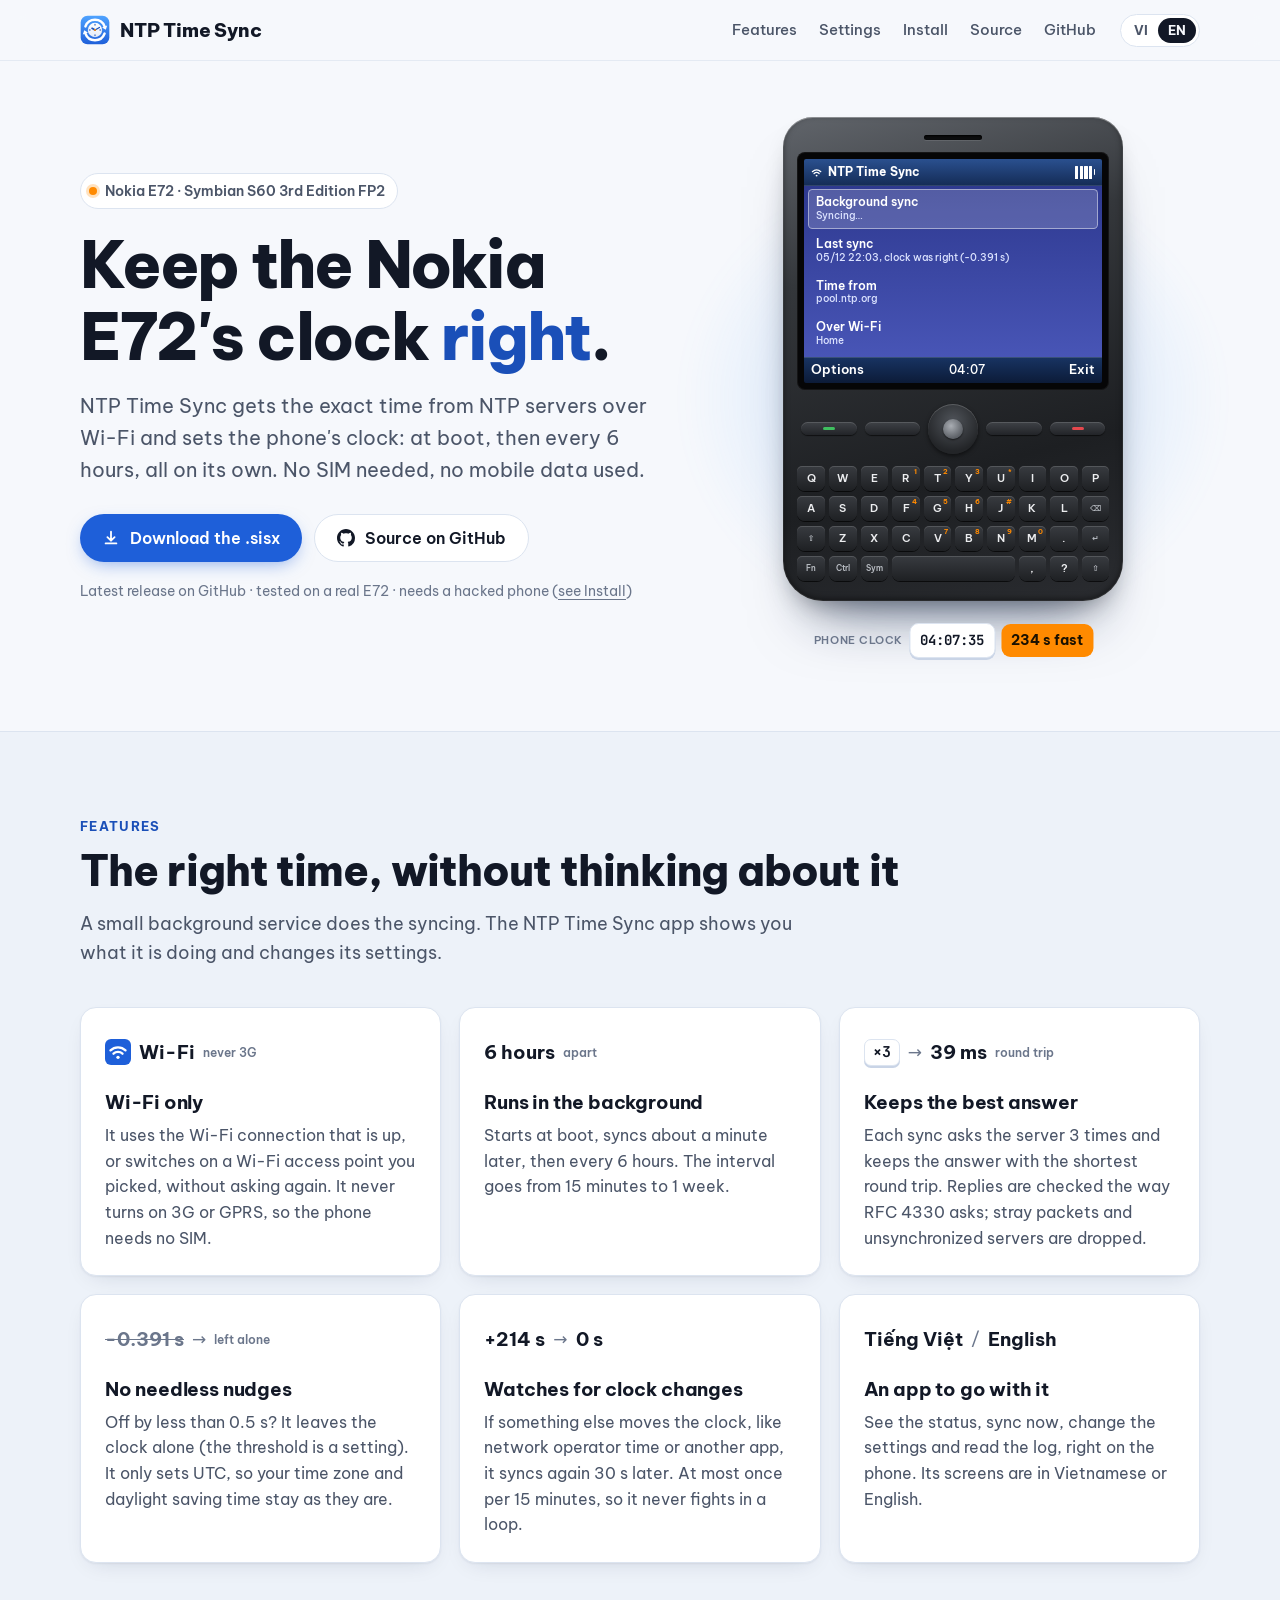
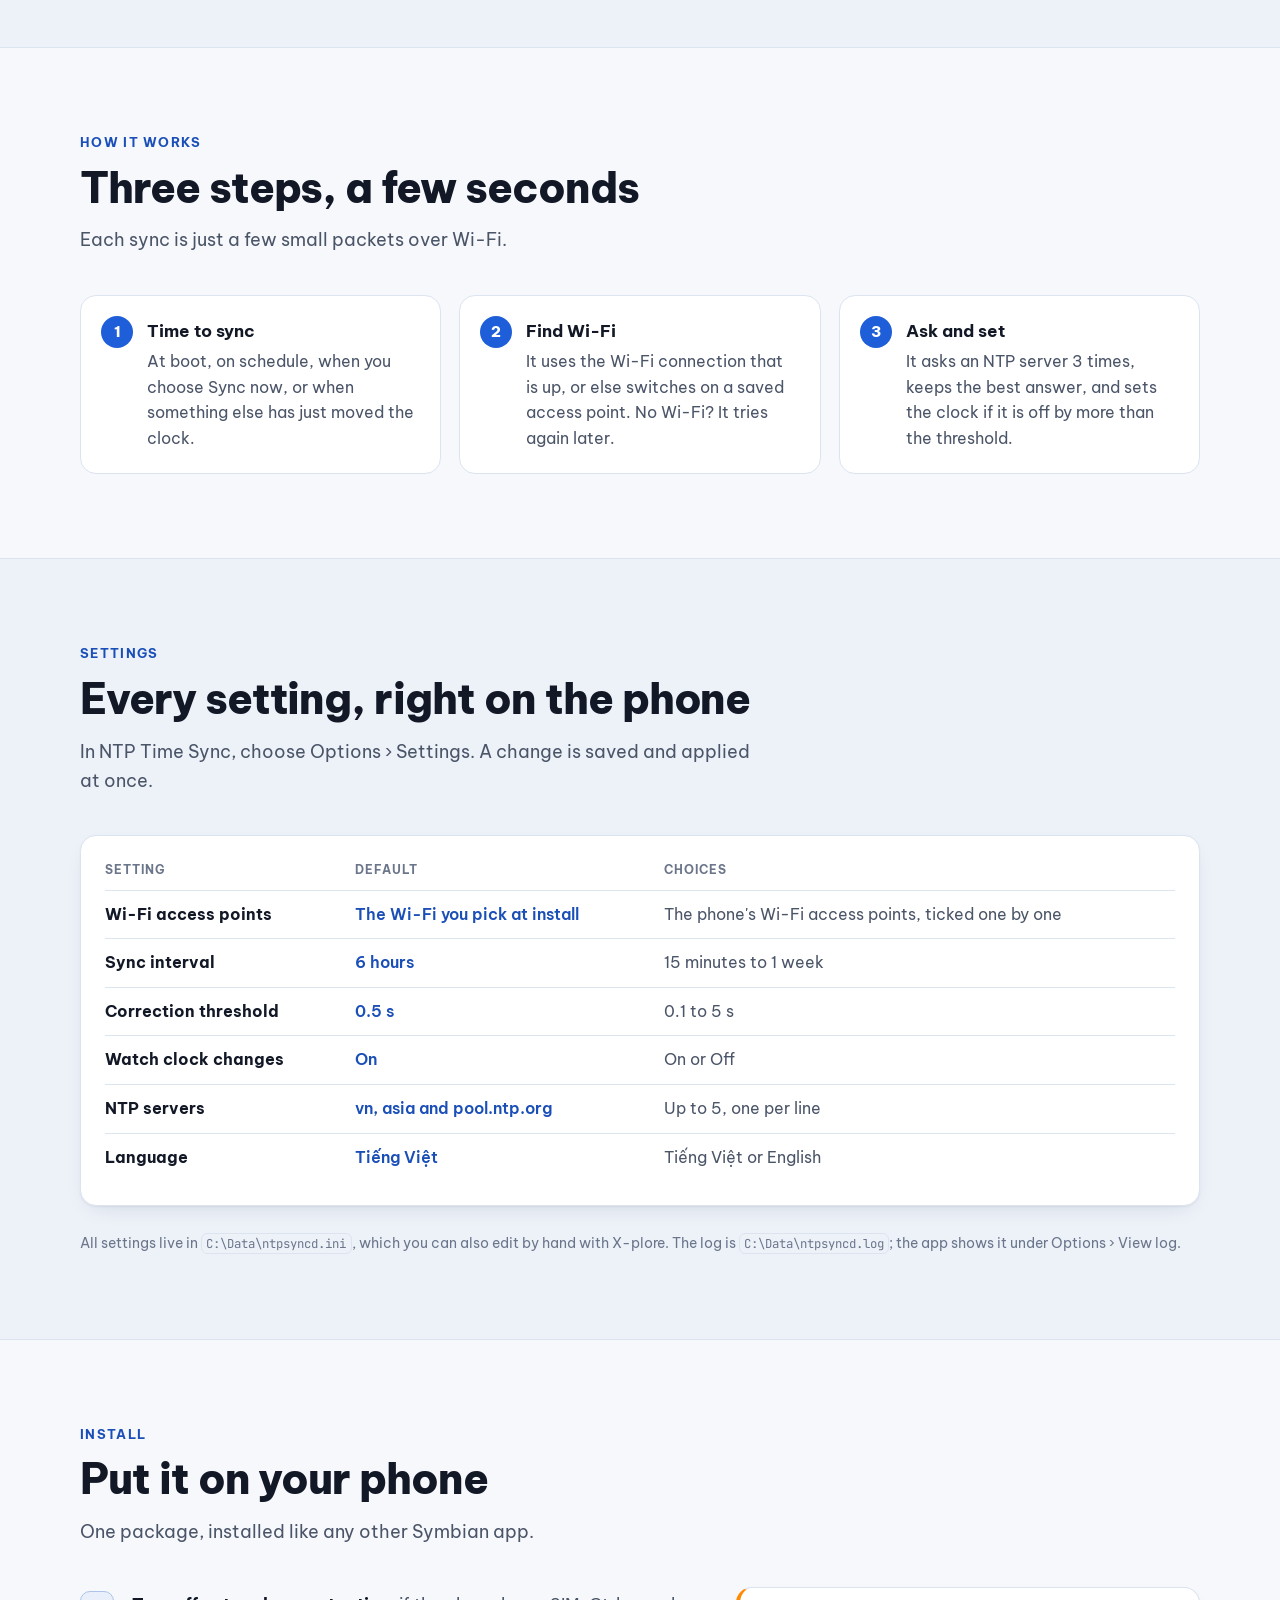
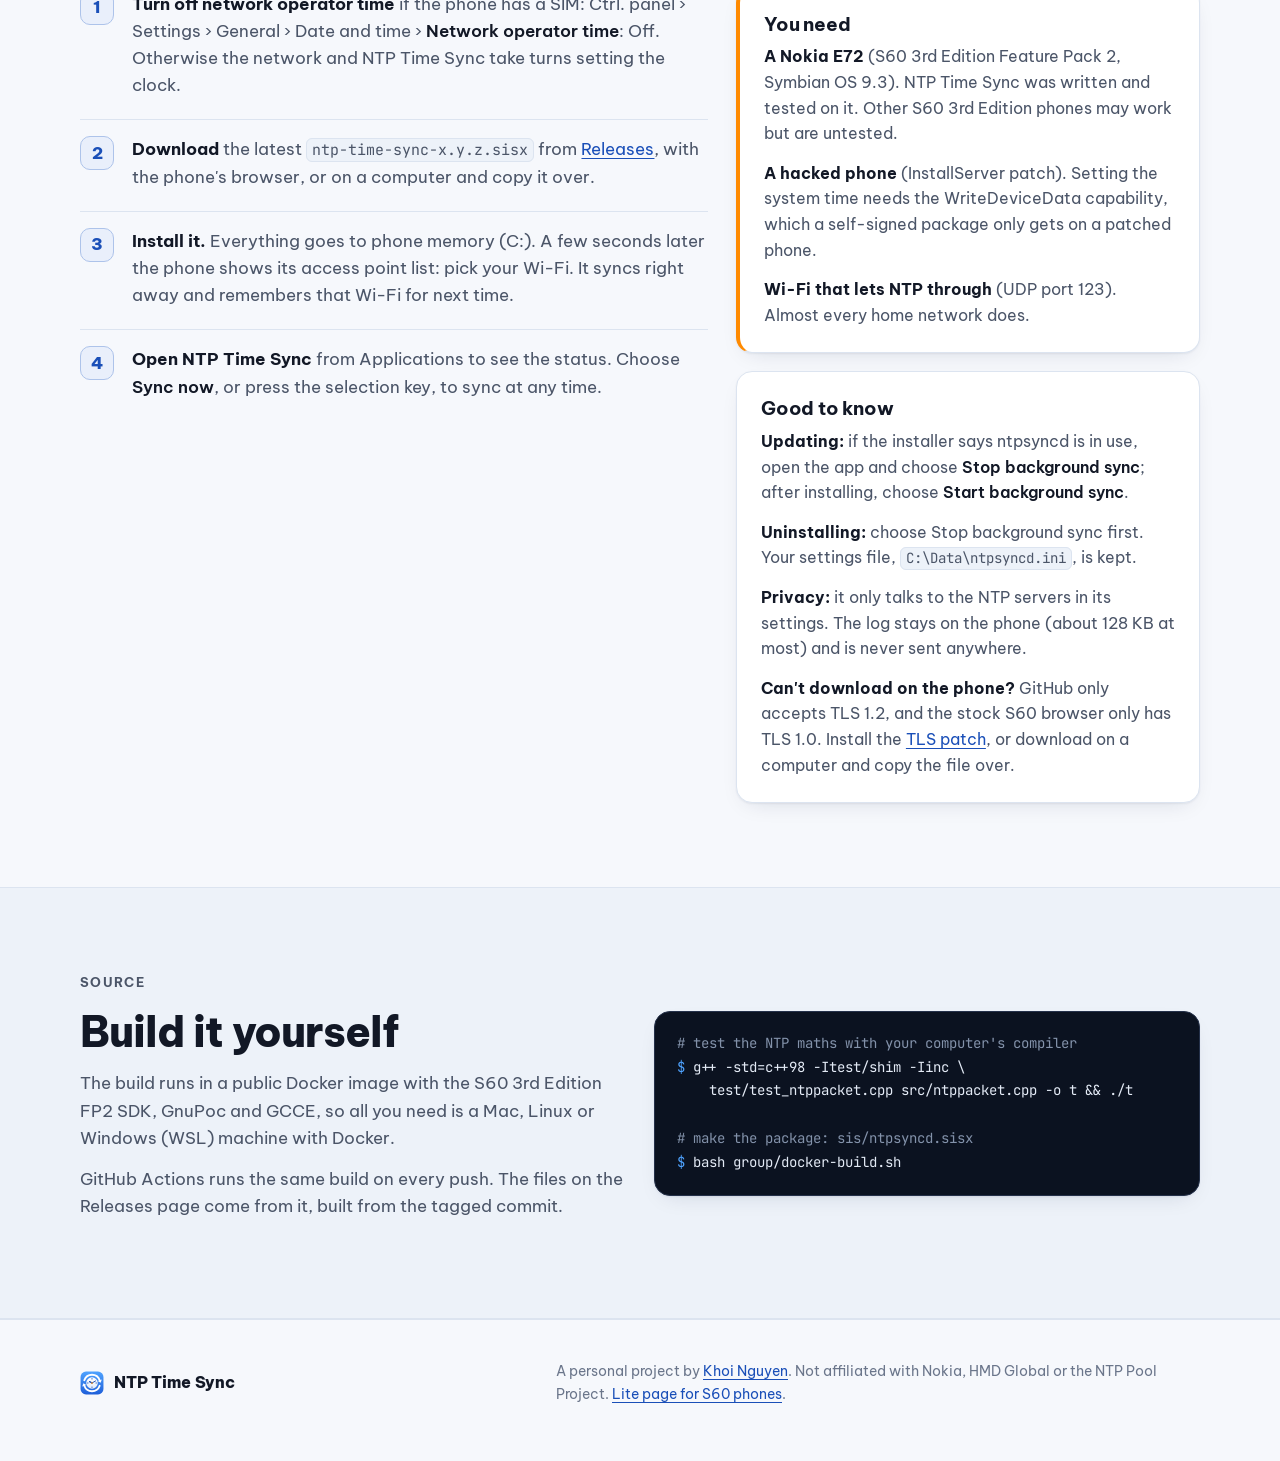
==== site/en/index.html @ 1706887c "Introduction site in Vietnamese and English, with a lite page for S60 site/ is published to GitHub P" ====
<!doctype html>
<html lang="en">
<head>
<meta charset="utf-8">
<meta name="viewport" content="width=device-width, initial-scale=1">
<script>
// The phones' own browsers (S60, Opera Mini) get the lite page; ?full keeps this one.
if (!/[?&]full/.test(location.search) && /SymbianOS|SymbOS|Series ?60|Opera Mini|J2ME|MIDP/i.test(navigator.userAgent)) location.replace("../m/en.html");
</script>
<title>NTP Time Sync · Keeps the Nokia E72's clock right</title>
<meta name="description" content="NTP Time Sync sets the Nokia E72's clock (Symbian S60 3rd Edition FP2) from NTP servers over Wi-Fi, on its own.">
<meta property="og:title" content="NTP Time Sync · Keeps the Nokia E72's clock right">
<meta property="og:description" content="Syncs the clock with NTP servers over Wi-Fi at boot and every few hours. No SIM needed, no mobile data used.">
<meta property="og:locale" content="en_US">
<meta name="theme-color" content="#1E5FD9">
<link rel="icon" href="../icon.svg" type="image/svg+xml">
<link rel="alternate" hreflang="vi" href="../">
<link rel="alternate" hreflang="en" href="./">
<link rel="preconnect" href="https://fonts.googleapis.com">
<link rel="preconnect" href="https://fonts.gstatic.com" crossorigin>
<link rel="stylesheet" href="https://fonts.googleapis.com/css2?family=Be+Vietnam+Pro:wght@400;500;600;700;800&family=JetBrains+Mono:wght@500;700&display=swap">
<link rel="stylesheet" href="../style.css">
</head>
<body>

<header class="top">
  <div class="wrap">
    <a class="brand" href="./"><img src="../icon.svg" alt="" width="30" height="30">NTP Time Sync</a>
    <nav aria-label="Sections">
      <a href="#features">Features</a>
      <a href="#settings">Settings</a>
      <a href="#install">Install</a>
      <a href="#build">Source</a>
      <a class="gh" href="https://github.com/minhkhoi-dev/ntp-time-sync-s60">GitHub</a>
    </nav>
    <div class="lang" aria-label="Language"><a href="../" hreflang="vi" lang="vi">VI</a><a href="./" aria-current="page">EN</a></div>
  </div>
</header>

<main>
<section class="hero" aria-labelledby="hero-title">
  <div class="wrap">
    <div>
      <span class="eyebrow"><span class="dot"></span>Nokia E72 · Symbian S60 3rd Edition FP2</span>
      <h1 id="hero-title">Keep the Nokia E72's clock <span class="hl">right</span>.</h1>
      <p class="lede">NTP Time Sync gets the exact time from NTP servers over Wi-Fi and sets the phone's clock: at boot, then every 6 hours, all on its own. No SIM needed, no mobile data used.</p>
      <div class="cta">
        <a class="btn btn-primary js-dl" href="https://github.com/minhkhoi-dev/ntp-time-sync-s60/releases/latest">
          <svg viewBox="0 0 20 20" fill="none" stroke="currentColor" stroke-width="2" stroke-linecap="round" stroke-linejoin="round" aria-hidden="true"><path d="M10 3v10m0 0-4-4m4 4 4-4M4 16h12"/></svg>
          Download the .sisx
        </a>
        <a class="btn btn-ghost" href="https://github.com/minhkhoi-dev/ntp-time-sync-s60">
          <svg viewBox="0 0 16 16" fill="currentColor" aria-hidden="true"><path d="M8 0C3.58 0 0 3.58 0 8c0 3.54 2.29 6.53 5.47 7.59.4.07.55-.17.55-.38 0-.19-.01-.82-.01-1.49-2.01.37-2.53-.49-2.69-.94-.09-.23-.48-.94-.82-1.13-.28-.15-.68-.52-.01-.53.63-.01 1.08.58 1.23.82.72 1.21 1.87.87 2.33.66.07-.52.28-.87.51-1.07-1.78-.2-3.64-.89-3.64-3.95 0-.87.31-1.59.82-2.15-.08-.2-.36-1.02.08-2.12 0 0 .67-.21 2.2.82.64-.18 1.32-.27 2-.27.68 0 1.36.09 2 .27 1.53-1.04 2.2-.82 2.2-.82.44 1.1.16 1.92.08 2.12.51.56.82 1.27.82 2.15 0 3.07-1.87 3.75-3.65 3.95.29.25.54.73.54 1.48 0 1.07-.01 1.93-.01 2.2 0 .21.15.46.55.38A8.013 8.013 0 0 0 16 8c0-4.42-3.58-8-8-8Z"/></svg>
          Source on GitHub
        </a>
      </div>
      <p class="meta"><span class="js-ver" data-fmt="Version %s">Latest release on GitHub</span> · tested on a real E72 · needs a hacked phone (<a href="#install">see Install</a>)</p>
    </div>

    <figure class="device" style="margin:0">
      <div class="phone" aria-hidden="true">
        <div class="earpiece"></div>
        <div class="bezel">
          <div class="screen">
            <div class="s60">
              <div class="sp">
                <svg class="wlan" viewBox="0 0 12 12" fill="none" stroke="#fff" stroke-width="1.4" stroke-linecap="round"><path d="M1.5 5a6.5 6.5 0 0 1 9 0M3.3 7a4 4 0 0 1 5.4 0"/><circle cx="6" cy="9.2" r="1" fill="#fff" stroke="none"/></svg>
                <span class="title">NTP Time Sync</span>
                <span class="bat"><i></i><i></i><i></i><i></i><b></b></span>
              </div>
              <ol class="lst" id="rows">
                <li class="hi"><b>Background sync</b><span id="rowState">Running</span></li>
                <li><b>Last sync</b><span id="rowLast">03:41, clock was right (-0.391 s)</span></li>
                <li><b>Time from</b><span>pool.ntp.org</span></li>
                <li><b>Over Wi-Fi</b><span>Home</span></li>
              </ol>
              <div class="cp">
                <span>Options</span>
                <span class="mid"><span id="clock">09:45</span></span>
                <span>Exit</span>
              </div>
            </div>
          </div>
        </div>
        <div class="navkeys">
          <span class="nk call"></span><span class="nk"></span><span class="dpad" id="dpad"></span><span class="nk"></span><span class="nk end"></span>
        </div>
        <div class="kb">
          <span class="key">q</span><span class="key">w</span><span class="key">e</span><span class="key">r<sup>1</sup></span><span class="key">t<sup>2</sup></span><span class="key">y<sup>3</sup></span><span class="key">u<sup>*</sup></span><span class="key">i</span><span class="key">o</span><span class="key">p</span>
          <span class="key">a</span><span class="key">s</span><span class="key">d</span><span class="key">f<sup>4</sup></span><span class="key">g<sup>5</sup></span><span class="key">h<sup>6</sup></span><span class="key">j<sup>#</sup></span><span class="key">k</span><span class="key">l</span><span class="key mod">⌫</span>
          <span class="key mod">⇧</span><span class="key">z</span><span class="key">x</span><span class="key">c</span><span class="key">v<sup>7</sup></span><span class="key">b<sup>8</sup></span><span class="key">n<sup>9</sup></span><span class="key">m<sup>0</sup></span><span class="key">.</span><span class="key mod">↵</span>
          <span class="key mod">Fn</span><span class="key mod">Ctrl</span><span class="key mod">Sym</span><span class="key space"></span><span class="key">,</span><span class="key">?</span><span class="key mod">⇧</span>
        </div>
      </div>
      <figcaption class="demo-cap" id="cap" data-fast="%s s fast" data-slow="%s s slow" data-ok="on time">
        <span class="lbl">Phone clock</span><kbd id="capClock">09:45:02</kbd><span class="out" id="capState">214 s fast</span>
      </figcaption>
    </figure>
  </div>
</section>

<section id="features" class="alt" aria-labelledby="features-title">
  <div class="wrap">
    <p class="kicker">Features</p>
    <h2 id="features-title">The right time, without thinking about it</h2>
    <p class="sub">A small background service does the syncing. The NTP Time Sync app shows you what it is doing and changes its settings.</p>
    <div class="grid3">
      <article class="card">
        <div class="sample"><span class="mk" title="Wi-Fi"><svg viewBox="0 0 12 12" fill="none" stroke="#fff" stroke-width="1.4" stroke-linecap="round"><path d="M1.5 5a6.5 6.5 0 0 1 9 0M3.3 7a4 4 0 0 1 5.4 0"/><circle cx="6" cy="9.2" r="1" fill="#fff" stroke="none"/></svg></span><span class="res">Wi-Fi</span><span class="tag">never 3G</span></div>
        <h3>Wi-Fi only</h3>
        <p>It uses the Wi-Fi connection that is up, or switches on a Wi-Fi access point you picked, without asking again. It never turns on 3G or GPRS, so the phone needs no SIM.</p>
      </article>
      <article class="card">
        <div class="sample"><span class="res">6 hours</span><span class="tag">apart</span></div>
        <h3>Runs in the background</h3>
        <p>Starts at boot, syncs about a minute later, then every 6 hours. The interval goes from 15 minutes to 1 week.</p>
      </article>
      <article class="card">
        <div class="sample"><kbd class="k">×3</kbd><span class="to">→</span><span class="res">39 ms</span><span class="tag">round trip</span></div>
        <h3>Keeps the best answer</h3>
        <p>Each sync asks the server 3 times and keeps the answer with the shortest round trip. Replies are checked the way RFC 4330 asks; stray packets and unsynchronized servers are dropped.</p>
      </article>
      <article class="card">
        <div class="sample"><span class="res strike">-0.391 s</span><span class="to">→</span><span class="tag">left alone</span></div>
        <h3>No needless nudges</h3>
        <p>Off by less than 0.5 s? It leaves the clock alone (the threshold is a setting). It only sets UTC, so your time zone and daylight saving time stay as they are.</p>
      </article>
      <article class="card">
        <div class="sample"><span class="res">+214 s</span><span class="to">→</span><span class="res">0 s</span></div>
        <h3>Watches for clock changes</h3>
        <p>If something else moves the clock, like network operator time or another app, it syncs again 30 s later. At most once per 15 minutes, so it never fights in a loop.</p>
      </article>
      <article class="card">
        <div class="sample"><span class="res">Tiếng Việt</span><span class="to">/</span><span class="res">English</span></div>
        <h3>An app to go with it</h3>
        <p>See the status, sync now, change the settings and read the log, right on the phone. Its screens are in Vietnamese or English.</p>
      </article>
    </div>
  </div>
</section>

<section aria-labelledby="how-title">
  <div class="wrap">
    <p class="kicker">How it works</p>
    <h2 id="how-title">Three steps, a few seconds</h2>
    <p class="sub">Each sync is just a few small packets over Wi-Fi.</p>
    <ol class="steps">
      <li><strong>Time to sync</strong>At boot, on schedule, when you choose Sync now, or when something else has just moved the clock.</li>
      <li><strong>Find Wi-Fi</strong>It uses the Wi-Fi connection that is up, or else switches on a saved access point. No Wi-Fi? It tries again later.</li>
      <li><strong>Ask and set</strong>It asks an NTP server 3 times, keeps the best answer, and sets the clock if it is off by more than the threshold.</li>
    </ol>
  </div>
</section>

<section id="settings" class="alt" aria-labelledby="settings-title">
  <div class="wrap">
    <p class="kicker">Settings</p>
    <h2 id="settings-title">Every setting, right on the phone</h2>
    <p class="sub">In NTP Time Sync, choose Options › Settings. A change is saved and applied at once.</p>
    <div class="card">
      <table class="set">
        <thead><tr><th>Setting</th><th>Default</th><th>Choices</th></tr></thead>
        <tbody>
          <tr><td>Wi-Fi access points</td><td>The Wi-Fi you pick at install</td><td>The phone's Wi-Fi access points, ticked one by one</td></tr>
          <tr><td>Sync interval</td><td>6 hours</td><td>15 minutes to 1 week</td></tr>
          <tr><td>Correction threshold</td><td>0.5 s</td><td>0.1 to 5 s</td></tr>
          <tr><td>Watch clock changes</td><td>On</td><td>On or Off</td></tr>
          <tr><td>NTP servers</td><td>vn, asia and pool.ntp.org</td><td>Up to 5, one per line</td></tr>
          <tr><td>Language</td><td>Tiếng Việt</td><td>Tiếng Việt or English</td></tr>
        </tbody>
      </table>
    </div>
    <p class="note">All settings live in <code>C:\Data\ntpsyncd.ini</code>, which you can also edit by hand with X-plore. The log is <code>C:\Data\ntpsyncd.log</code>; the app shows it under Options › View log.</p>
  </div>
</section>

<section id="install" aria-labelledby="install-title">
  <div class="wrap">
    <p class="kicker">Install</p>
    <h2 id="install-title">Put it on your phone</h2>
    <p class="sub">One package, installed like any other Symbian app.</p>
    <div class="install">
      <ol class="howto">
        <li><strong>Turn off network operator time</strong> if the phone has a SIM: Ctrl. panel › Settings › General › Date and time › <i class="vi">Network operator time</i>: Off. Otherwise the network and NTP Time Sync take turns setting the clock.</li>
        <li><strong>Download</strong> the latest <code class="js-file">ntp-time-sync-x.y.z.sisx</code> from <a class="js-dl" href="https://github.com/minhkhoi-dev/ntp-time-sync-s60/releases/latest">Releases</a>, with the phone's browser, or on a computer and copy it over.</li>
        <li><strong>Install it.</strong> Everything goes to phone memory (C:). A few seconds later the phone shows its access point list: pick your Wi-Fi. It syncs right away and remembers that Wi-Fi for next time.</li>
        <li><strong>Open NTP Time Sync</strong> from Applications to see the status. Choose <i class="vi">Sync now</i>, or press the selection key, to sync at any time.</li>
      </ol>
      <div>
        <div class="card req">
          <h3>You need</h3>
          <ul>
            <li><strong>A Nokia E72</strong> (S60 3rd Edition Feature Pack 2, Symbian OS 9.3). NTP Time Sync was written and tested on it. Other S60 3rd Edition phones may work but are untested.</li>
            <li><strong>A hacked phone</strong> (InstallServer patch). Setting the system time needs the WriteDeviceData capability, which a self-signed package only gets on a patched phone.</li>
            <li><strong>Wi-Fi that lets NTP through</strong> (UDP port 123). Almost every home network does.</li>
          </ul>
        </div>
        <div class="card good">
          <h3>Good to know</h3>
          <ul>
            <li><strong>Updating:</strong> if the installer says ntpsyncd is in use, open the app and choose <i class="vi">Stop background sync</i>; after installing, choose <i class="vi">Start background sync</i>.</li>
            <li><strong>Uninstalling:</strong> choose Stop background sync first. Your settings file, <code>C:\Data\ntpsyncd.ini</code>, is kept.</li>
            <li><strong>Privacy:</strong> it only talks to the NTP servers in its settings. The log stays on the phone (about 128 KB at most) and is never sent anywhere.</li>
            <li><strong>Can't download on the phone?</strong> GitHub only accepts TLS 1.2, and the stock S60 browser only has TLS 1.0. Install the <a href="https://nnproject.cc/tls/">TLS patch</a>, or download on a computer and copy the file over.</li>
          </ul>
        </div>
      </div>
    </div>
  </div>
</section>

<section id="build" class="alt" aria-labelledby="build-title">
  <div class="wrap build">
    <div>
      <p class="kicker">Source</p>
      <h2 id="build-title">Build it yourself</h2>
      <p>The build runs in a public Docker image with the S60 3rd Edition FP2 SDK, GnuPoc and GCCE, so all you need is a Mac, Linux or Windows (WSL) machine with Docker.</p>
      <p>GitHub Actions runs the same build on every push. The files on the Releases page come from it, built from the tagged commit.</p>
    </div>
    <pre><code><span class="c"># test the NTP maths with your computer's compiler</span>
<span class="p">$ </span>g++ -std=c++98 -Itest/shim -Iinc \
    test/test_ntppacket.cpp src/ntppacket.cpp -o t &amp;&amp; ./t

<span class="c"># make the package: sis/ntpsyncd.sisx</span>
<span class="p">$ </span>bash group/docker-build.sh</code></pre>
  </div>
</section>
</main>

<footer>
  <div class="wrap">
    <a class="brand" href="./"><img src="../icon.svg" alt="" width="24" height="24">NTP Time Sync</a>
    <p>A personal project by <a href="https://github.com/minhkhoi-dev">Khoi Nguyen</a>. Not affiliated with Nokia, HMD Global or the NTP Pool Project. <a href="../m/en.html">Lite page for S60 phones</a>.</p>
  </div>
</footer>

<script src="../app.js"></script>
</body>
</html>
---- site/style.css ----
/* NTP Time Sync's introduction page: shared by index.html (Vietnamese) and en/index.html. */
:root {
  --paper: #F6F8FC;
  --paper-2: #EDF2F9;
  --card: #FFFFFF;
  --ink: #121826;
  --ink-2: #4B5568;
  --ink-3: #6B768B;
  --line: #DCE4F0;
  --brand: #1E5FD9;
  --brand-hi: #4FA3FF;
  --brand-text: #1A4FB8;
  --accent: #FF8A00;
  --accent-text: #A35500;
  --kbd-bg: #FFFFFF;
  --kbd-edge: #C9D4E6;
  --shadow: 0 1px 2px rgba(15, 30, 60, .06), 0 8px 24px -12px rgba(15, 30, 60, .18);
  --radius: 16px;
  --sans: "Be Vietnam Pro", system-ui, -apple-system, "Segoe UI", Roboto, sans-serif;
  --mono: "JetBrains Mono", ui-monospace, SFMono-Regular, Menlo, Consolas, monospace;
  color-scheme: light;
}
@media (prefers-color-scheme: dark) {
  :root {
    --paper: #0E131C;
    --paper-2: #141B27;
    --card: #19212F;
    --ink: #EAF0F8;
    --ink-2: #AAB6C8;
    --ink-3: #8A96AB;
    --line: #263042;
    --brand-text: #7DB5FF;
    --accent-text: #FFB04D;
    --kbd-bg: #222C3D;
    --kbd-edge: #0A0E15;
    --shadow: 0 1px 2px rgba(0, 0, 0, .3), 0 10px 30px -14px rgba(0, 0, 0, .7);
    color-scheme: dark;
  }
}

*, *::before, *::after { box-sizing: border-box; }
html { -webkit-text-size-adjust: 100%; scroll-behavior: smooth; }
@media (prefers-reduced-motion: reduce) { html { scroll-behavior: auto; } }
body {
  margin: 0;
  background: var(--paper);
  color: var(--ink);
  font: 400 17px/1.6 var(--sans);
  -webkit-font-smoothing: antialiased;
  text-rendering: optimizeLegibility;
}
img, svg { display: block; max-width: 100%; }
a { color: var(--brand-text); text-underline-offset: .18em; text-decoration-thickness: 1px; }
a:hover { text-decoration-thickness: 2px; }
:focus-visible { outline: 2px solid var(--brand-hi); outline-offset: 3px; border-radius: 4px; }
code, kbd, pre { font-family: var(--mono); }
code { font-size: .88em; padding: .1em .35em; border-radius: 6px; background: var(--paper-2); border: 1px solid var(--line); white-space: nowrap; }
.wrap { width: min(1120px, 100% - 32px); margin-inline: auto; }
.vh { position: absolute; width: 1px; height: 1px; overflow: hidden; clip: rect(0 0 0 0); white-space: nowrap; }

/* Header */
.top {
  position: sticky; top: 0; z-index: 10;
  background: color-mix(in srgb, var(--paper) 86%, transparent);
  backdrop-filter: saturate(1.4) blur(12px);
  -webkit-backdrop-filter: saturate(1.4) blur(12px);
  border-bottom: 1px solid color-mix(in srgb, var(--line) 70%, transparent);
}
.top .wrap { display: flex; align-items: center; gap: 24px; height: 60px; }
.brand { white-space: nowrap; display: flex; align-items: center; gap: 10px; color: var(--ink); text-decoration: none; font-weight: 800; font-size: 19px; letter-spacing: -.01em; }
.brand img { width: 30px; height: 30px; }
.top nav { display: flex; gap: 22px; margin-left: auto; font-size: 15px; font-weight: 500; }
.top nav a { color: var(--ink-2); text-decoration: none; }
.top nav a:hover { color: var(--ink); }
@media (max-width: 720px) { .top nav a:not(.gh) { display: none; } }
@media (max-width: 400px) { .top .wrap { gap: 12px; } .top nav { display: none; } .lang { margin-left: auto; } }

/* Buttons */
.btn {
  display: inline-flex; align-items: center; gap: 10px;
  min-height: 48px; padding: 0 22px; border-radius: 999px;
  font: 600 16px/1 var(--sans); text-decoration: none; white-space: nowrap;
  transition: transform .15s ease, box-shadow .15s ease, background .15s ease;
}
.btn svg { width: 18px; height: 18px; flex: none; }
.btn-primary { background: var(--brand); color: #fff; box-shadow: 0 6px 18px -6px rgba(30, 95, 217, .55); }
.btn-primary:hover { background: #1A4FB8; transform: translateY(-1px); text-decoration: none; }
.btn-ghost { color: var(--ink); border: 1px solid var(--line); background: var(--card); }
.btn-ghost:hover { border-color: var(--ink-3); text-decoration: none; }

/* Hero */
.hero { padding: 56px 0 72px; overflow: hidden; }
.hero .wrap { display: grid; grid-template-columns: 1.08fr .92fr; gap: 48px; align-items: center; }
@media (max-width: 900px) { .hero .wrap { grid-template-columns: 1fr; gap: 40px; } .hero { padding-top: 36px; } }
.eyebrow {
  display: inline-flex; align-items: center; gap: 8px;
  font-size: 14px; font-weight: 600; color: var(--ink-2);
  padding: 6px 12px 6px 8px; border-radius: 999px; background: var(--card); border: 1px solid var(--line);
}
.eyebrow .dot { width: 8px; height: 8px; border-radius: 50%; background: var(--accent); box-shadow: 0 0 0 3px color-mix(in srgb, var(--accent) 25%, transparent); }
h1 {
  margin: 20px 0 18px;
  font-size: clamp(38px, 5.6vw, 64px); line-height: 1.12; letter-spacing: -.03em; font-weight: 800;
  text-wrap: balance;
}
h1 .hl { color: var(--brand-text); }
.lede { font-size: clamp(17px, 1.6vw, 20px); color: var(--ink-2); max-width: 34em; margin: 0 0 28px; text-wrap: pretty; }
.cta { display: flex; flex-wrap: wrap; gap: 12px; }
.meta { margin: 18px 0 0; font-size: 14px; color: var(--ink-3); }
.meta a { color: inherit; white-space: nowrap; }

/* The phone */
.device { position: relative; justify-self: center; width: min(340px, 100%); }
.device::before {
  content: ""; position: absolute; inset: 8% -30% 4%; z-index: -1;
  background: radial-gradient(closest-side, color-mix(in srgb, var(--brand-hi) 26%, transparent), transparent);
  filter: blur(10px);
}
.phone {
  padding: 18px 14px 20px;
  border-radius: 30px 30px 40px 40px;
  background: linear-gradient(165deg, #61656b 0%, #34373b 30%, #1d1f22 70%, #2a2c30 100%);
  box-shadow:
    inset 0 1px 0 rgba(255, 255, 255, .28),
    inset 0 0 0 1px rgba(255, 255, 255, .07),
    inset 0 -2px 6px rgba(0, 0, 0, .5),
    0 40px 60px -30px rgba(10, 25, 60, .55),
    0 14px 28px -14px rgba(0, 0, 0, .45);
}
.earpiece { width: 58px; height: 5px; margin: 0 auto 12px; border-radius: 3px; background: #0b0c0d; box-shadow: inset 0 1px 2px #000, 0 1px 0 rgba(255, 255, 255, .1); }
.bezel { padding: 7px; border-radius: 8px; background: #060607; box-shadow: inset 0 0 0 1px rgba(255, 255, 255, .06); }
.screen {
  container-type: inline-size;
  aspect-ratio: 4 / 3; overflow: hidden; border-radius: 2px; background: #000;
}
.s60 {
  height: 100%; display: flex; flex-direction: column;
  font: 500 calc(100cqw / 320 * 14) / 1.3 var(--sans);
  color: #fff;
}
.s60 .sp, .s60 .cp {
  display: flex; align-items: center; gap: .45em; padding: 0 .5em; flex: none;
  background: linear-gradient(#2a508f, #142b55);
  box-shadow: inset 0 -1px 0 rgba(255, 255, 255, .12);
}
.s60 .sp { height: 2.05em; }
.s60 .cp { height: 1.95em; background: linear-gradient(#183463, #0c1b38); box-shadow: inset 0 1px 0 rgba(255, 255, 255, .14); justify-content: space-between; font-weight: 600; }
.s60 .bat { display: flex; align-items: center; gap: .1em; height: 1em; margin-left: auto; }
.s60 .bat i { width: .26em; height: .95em; background: #fff; border-radius: .04em; }
.s60 .bat b { width: .14em; height: .45em; background: #fff; border-radius: 0 .05em .05em 0; }
.s60 .title { font-weight: 700; font-size: .95em; letter-spacing: .01em; }
.s60 .mid { display: flex; align-items: center; gap: .4em; font-weight: 500; font-size: .92em; }
.s60 .wlan { width: calc(100cqw / 320 * 12); height: auto; flex: none; }

/* The double-line list box of the S60 default theme */
.s60 .lst {
  flex: 1; min-height: 0; margin: 0; padding: .25em .3em; list-style: none;
  display: flex; flex-direction: column; gap: .1em;
  background: linear-gradient(#2E3990, #4855B6);
}
.s60 .lst li {
  flex: 1; min-height: 0; min-width: 0; padding: 0 .55em; overflow: hidden;
  display: flex; flex-direction: column; justify-content: center;
  border: 1px solid transparent; border-radius: .35em; line-height: 1.2;
}
.s60 .lst li.hi { background: rgba(255, 255, 255, .18); border-color: rgba(255, 255, 255, .45); }
.s60 .lst b { font-weight: 600; font-size: .95em; color: #fff; white-space: nowrap; overflow: hidden; text-overflow: ellipsis; }
.s60 .lst span { font-size: .8em; color: #DCE3FF; white-space: nowrap; overflow: hidden; text-overflow: ellipsis; }
.s60 .flash { animation: flash .6s ease-out; border-radius: .2em; }
@keyframes flash {
  0% { background: rgba(255, 255, 255, .55); color: #fff; box-shadow: 0 0 0 .15em rgba(255, 255, 255, .55); }
  100% { background: transparent; box-shadow: 0 0 0 .15em transparent; }
}

.navkeys { display: grid; grid-template-columns: 1fr 1fr auto 1fr 1fr; align-items: center; gap: 8px; padding: 14px 4px 12px; }
.nk { height: 13px; border-radius: 7px; background: linear-gradient(#3f4247, #222428); box-shadow: inset 0 1px 0 rgba(255, 255, 255, .13), 0 1px 1px rgba(0, 0, 0, .6); position: relative; }
.nk.call::after, .nk.end::after { content: ""; position: absolute; left: 50%; top: 50%; width: 12px; height: 3px; margin: -1.5px 0 0 -6px; border-radius: 2px; }
.nk.call::after { background: #3fbf5f; }
.nk.end::after { background: #e5484d; }
.dpad { width: 50px; height: 50px; border-radius: 50%; background: radial-gradient(circle at 50% 35%, #50545a, #232528 72%); box-shadow: inset 0 1px 0 rgba(255, 255, 255, .18), 0 2px 4px rgba(0, 0, 0, .55); display: grid; place-items: center; transition: box-shadow .15s ease; }
.dpad.on { box-shadow: inset 0 1px 0 rgba(255, 255, 255, .18), 0 0 0 2px var(--brand-hi), 0 0 18px 2px var(--brand-hi); }
.dpad::after { content: ""; width: 20px; height: 20px; border-radius: 50%; background: radial-gradient(circle at 40% 35%, #a9adb3, #5d6167 70%); box-shadow: 0 1px 2px rgba(0, 0, 0, .6); }

.kb { display: grid; grid-template-columns: repeat(10, 1fr); gap: 5px 4px; }
.key {
  position: relative; height: 25px; border-radius: 5px 5px 8px 8px;
  display: grid; place-items: center;
  font: 600 10.5px/1 var(--sans); color: #ECEDEF; text-transform: uppercase;
  background: linear-gradient(#383b40, #1e2023);
  box-shadow: inset 0 1px 0 rgba(255, 255, 255, .14), 0 1px 0 rgba(0, 0, 0, .7);
}
.key sup { position: absolute; top: 2px; right: 3px; font-size: 7px; font-weight: 700; color: var(--accent); }
.key.mod { font-size: 8px; color: #B7BBC1; text-transform: none; letter-spacing: .02em; }
.key.space { grid-column: span 4; }

/* May be wider than the phone (centred on it, never wider than the screen), so the
   longer "fast / slow" text stays on one line and the page does not jump. */
.demo-cap {
  display: flex; align-items: center; justify-content: center; flex-wrap: wrap; gap: 6px;
  width: max-content; max-width: calc(100vw - 32px);
  position: relative; left: 50%; transform: translateX(-50%);
  margin: 22px 0 0; font-size: 15px; color: var(--ink-2); min-height: 36px;
}
.demo-cap .lbl { font-size: 11px; font-weight: 600; letter-spacing: .05em; text-transform: uppercase; color: var(--ink-3); }
.demo-cap kbd, .demo-cap .out {
  display: inline-block; padding: 5px 10px; border-radius: 9px; text-align: center;
  font-size: 14px; font-weight: 700; white-space: nowrap;
}
.demo-cap kbd { font-family: var(--mono); background: var(--kbd-bg); color: var(--ink); border: 1px solid var(--line); box-shadow: 0 2px 0 var(--kbd-edge); }
.demo-cap .out { font-family: var(--sans); background: var(--accent); color: #1A1100; transition: background .3s ease, color .3s ease; }
.demo-cap .out.ok { background: var(--brand); color: #fff; }

/* Sections */
section { padding: 84px 0; }
section.alt { background: var(--paper-2); border-block: 1px solid var(--line); }
.kicker { font-size: 13px; font-weight: 700; letter-spacing: .1em; text-transform: uppercase; color: var(--brand-text); margin: 0 0 10px; }
h2 { font-size: clamp(28px, 3.6vw, 42px); line-height: 1.18; letter-spacing: -.025em; font-weight: 800; margin: 0 0 14px; text-wrap: balance; }
.sub { color: var(--ink-2); max-width: 40em; margin: 0 0 40px; font-size: 18px; text-wrap: pretty; }
h3 { font-size: 19px; line-height: 1.3; letter-spacing: -.01em; margin: 0 0 8px; font-weight: 700; }

.grid3 { display: grid; grid-template-columns: repeat(3, 1fr); gap: 18px; }
@media (max-width: 960px) { .grid3 { grid-template-columns: repeat(2, 1fr); } }
@media (max-width: 620px) { .grid3 { grid-template-columns: 1fr; } }
.card { background: var(--card); border: 1px solid var(--line); border-radius: var(--radius); padding: 24px; box-shadow: var(--shadow); }
.card p { margin: 0; color: var(--ink-2); font-size: 16px; }
.sample {
  display: flex; flex-wrap: wrap; align-items: center; gap: 8px;
  margin: 0 0 18px; min-height: 40px;
}
.sample .to { color: var(--ink-3); }
.sample .res { font-weight: 700; font-size: 19px; }
.sample .res.strike { text-decoration: line-through; color: var(--ink-3); }
.sample .mk { display: inline-flex; padding: 3px; border-radius: 6px; background: #1E5FD9; }
.sample .mk svg { width: 20px; height: auto; }
.sample .tag { font-size: 12px; font-weight: 600; color: var(--ink-3); }

kbd.k {
  display: inline-block; min-width: 1.9em; padding: 3px 8px; border-radius: 7px; text-align: center;
  font: 700 15px/1.3 var(--mono); color: var(--ink);
  background: var(--kbd-bg); border: 1px solid var(--line); box-shadow: 0 2px 0 var(--kbd-edge);
}

/* How it works */
.steps { display: grid; grid-template-columns: repeat(3, 1fr); gap: 18px; counter-reset: s; margin: 0; padding: 0; list-style: none; }
@media (max-width: 820px) { .steps { grid-template-columns: 1fr; } }
.steps li { position: relative; padding: 22px 22px 22px 66px; background: var(--card); border: 1px solid var(--line); border-radius: var(--radius); color: var(--ink-2); font-size: 16px; }
.steps li::before {
  counter-increment: s; content: counter(s);
  position: absolute; left: 20px; top: 20px; width: 32px; height: 32px; border-radius: 50%;
  display: grid; place-items: center; font-weight: 800; font-size: 15px; color: #fff; background: var(--brand);
}
.steps strong { display: block; color: var(--ink); font-size: 17px; margin-bottom: 4px; }

/* Settings table */
table.set { width: 100%; border-collapse: collapse; font-size: 16px; }
.set th { text-align: left; font-size: 12px; font-weight: 700; letter-spacing: .08em; text-transform: uppercase; color: var(--ink-3); padding: 0 16px 10px 0; }
.set td { padding: 11px 16px 11px 0; border-top: 1px solid var(--line); vertical-align: top; color: var(--ink-2); }
.set td:first-child { font-weight: 700; color: var(--ink); }
.set td:nth-child(2) { font-weight: 600; color: var(--brand-text); }
.set th:last-child, .set td:last-child { padding-right: 0; }
@media (max-width: 620px) {
  .set, .set tbody, .set tr, .set td { display: block; }
  .set thead { display: none; }
  .set tr { padding: 12px 0; border-top: 1px solid var(--line); }
  .set tr:first-child { border-top: 0; padding-top: 0; }
  .set td { padding: 1px 0; border: 0; }
  .set td:first-child { margin-bottom: 2px; }
}
.note { margin: 26px 0 0; font-size: 14px; color: var(--ink-3); }

/* Install */
.install { display: grid; grid-template-columns: 1.15fr .85fr; gap: 28px; align-items: start; }
@media (max-width: 900px) { .install { grid-template-columns: 1fr; } }
.req { border-left: 4px solid var(--accent); }
.req ul, .good ul { margin: 0; padding: 0; list-style: none; display: grid; gap: 14px; }
.req li, .good li { color: var(--ink-2); font-size: 16px; }
.req li strong, .good li strong { color: var(--ink); }
.howto { margin: 0; padding: 0; list-style: none; counter-reset: i; display: grid; gap: 4px; }
.howto li { position: relative; padding: 16px 0 16px 52px; border-top: 1px solid var(--line); color: var(--ink-2); }
.howto li:first-child { border-top: 0; padding-top: 4px; }
.howto li:first-child::before { top: 4px; }
.howto li::before {
  counter-increment: i; content: counter(i);
  position: absolute; left: 0; top: 16px; width: 34px; height: 34px; border-radius: 10px;
  display: grid; place-items: center; font-weight: 800; color: var(--brand-text);
  background: color-mix(in srgb, var(--brand) 10%, var(--card)); border: 1px solid color-mix(in srgb, var(--brand) 25%, var(--line));
}
.howto strong { color: var(--ink); }
.vi { font-style: normal; font-weight: 600; color: var(--ink); }
.good { margin-top: 18px; }

/* Build */
.build { display: grid; grid-template-columns: 1fr 1fr; gap: 28px; align-items: center; }
@media (max-width: 900px) { .build { grid-template-columns: 1fr; } }
pre {
  margin: 0; padding: 20px 22px; overflow-x: auto; border-radius: var(--radius);
  background: #0B1220; color: #E3EAF5; font-size: 14px; line-height: 1.7;
  border: 1px solid #243049; box-shadow: var(--shadow);
}
pre code { padding: 0; border: 0; border-radius: 0; background: none; color: inherit; font-size: inherit; white-space: pre; }
pre .c { color: #8392AA; }
pre .p { color: var(--brand-hi); user-select: none; }
.build p { color: var(--ink-2); margin: 0 0 14px; }

/* Footer */
footer { padding: 40px 0 56px; color: var(--ink-3); font-size: 14px; border-top: 1px solid var(--line); }
footer .wrap { display: flex; flex-wrap: wrap; gap: 12px 28px; justify-content: space-between; align-items: center; }
footer .brand { font-size: 16px; }
footer .brand img { width: 24px; height: 24px; }
footer p { margin: 0; max-width: 46em; }

@media (max-width: 520px) {
  body { font-size: 16px; }
  section { padding: 64px 0; }
  .btn { width: 100%; justify-content: center; }
  .card { padding: 20px; }
}
@media (prefers-reduced-motion: reduce) {
  .btn, .dpad, .demo-cap .out { transition: none; }
  .s60 .flash { animation: none; }
}

/* Language switch */
.lang { display: inline-flex; flex: none; padding: 3px; border: 1px solid var(--line); border-radius: 999px; background: var(--card); font-size: 13px; font-weight: 700; line-height: 1; }
.lang a { padding: 6px 10px; border-radius: 999px; color: var(--ink-2); text-decoration: none; }
.lang a:hover { color: var(--ink); }
.lang a[aria-current] { background: var(--ink); color: var(--paper); }
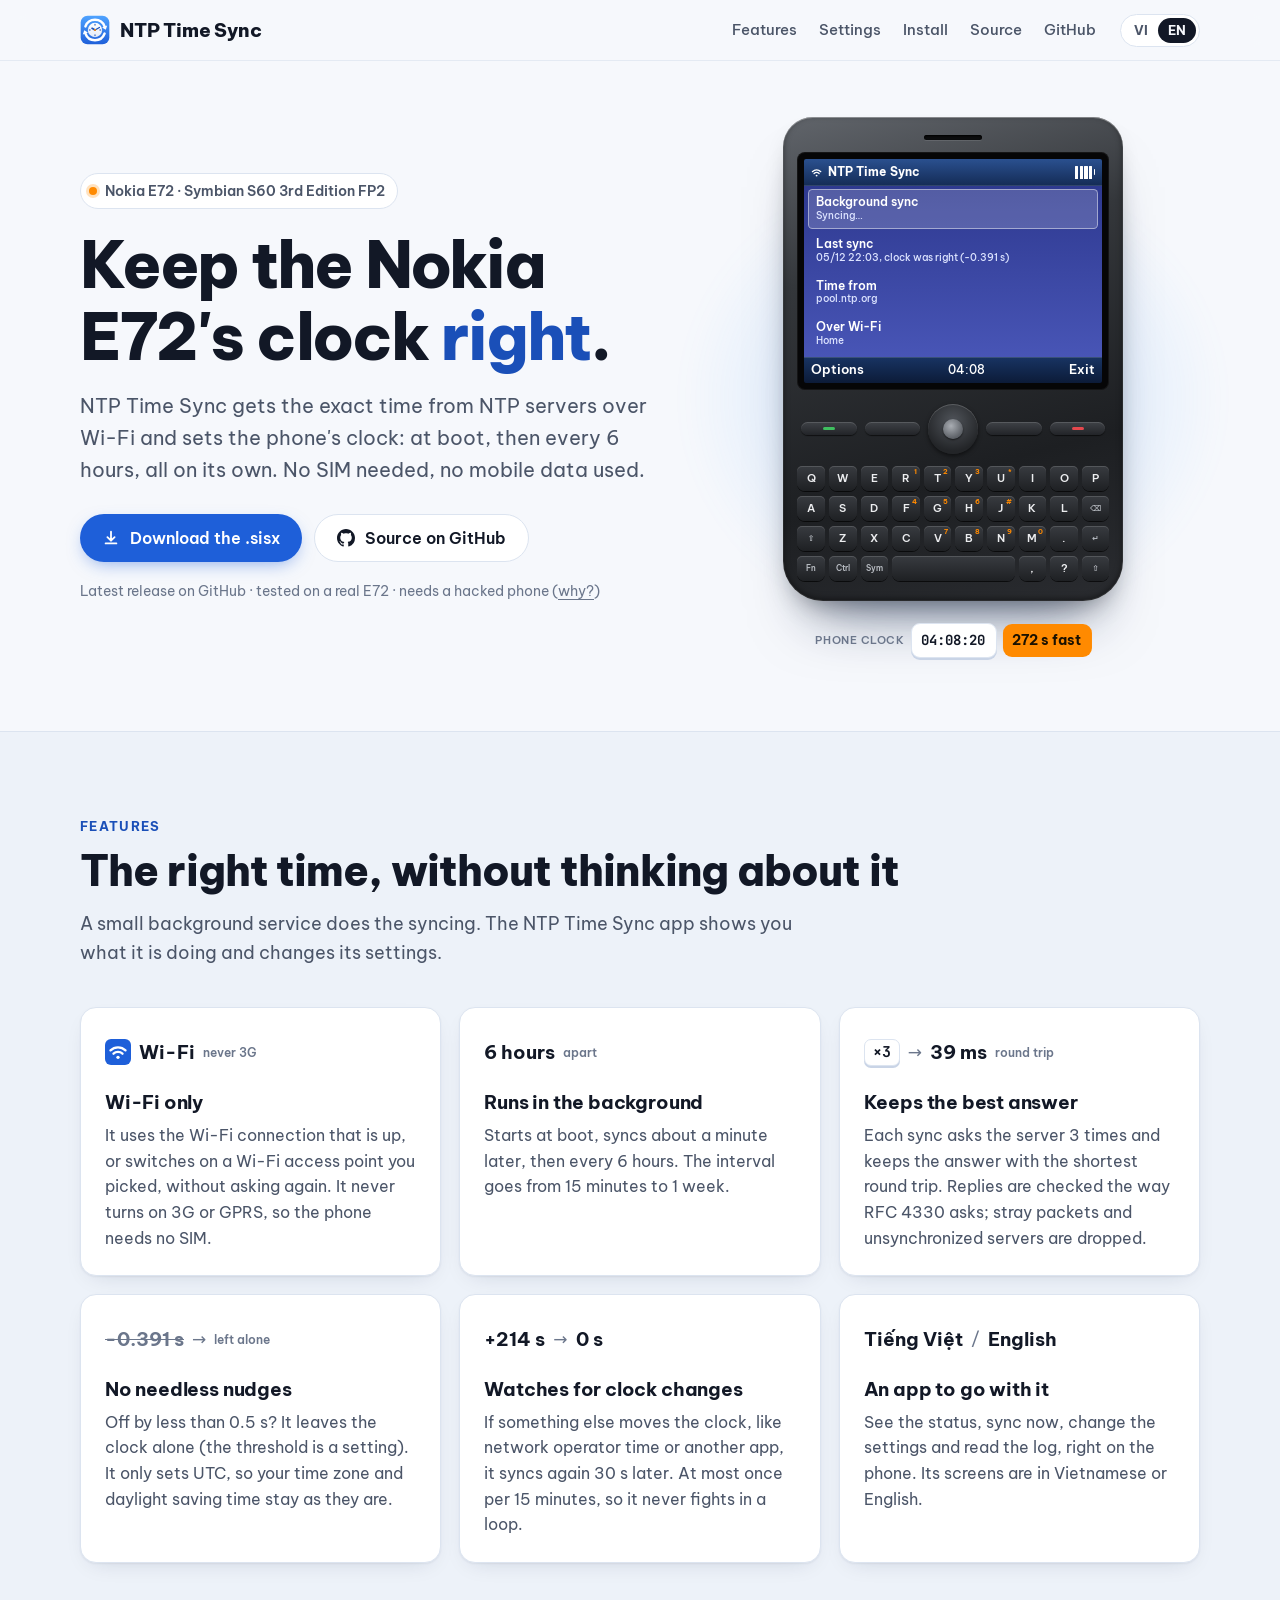
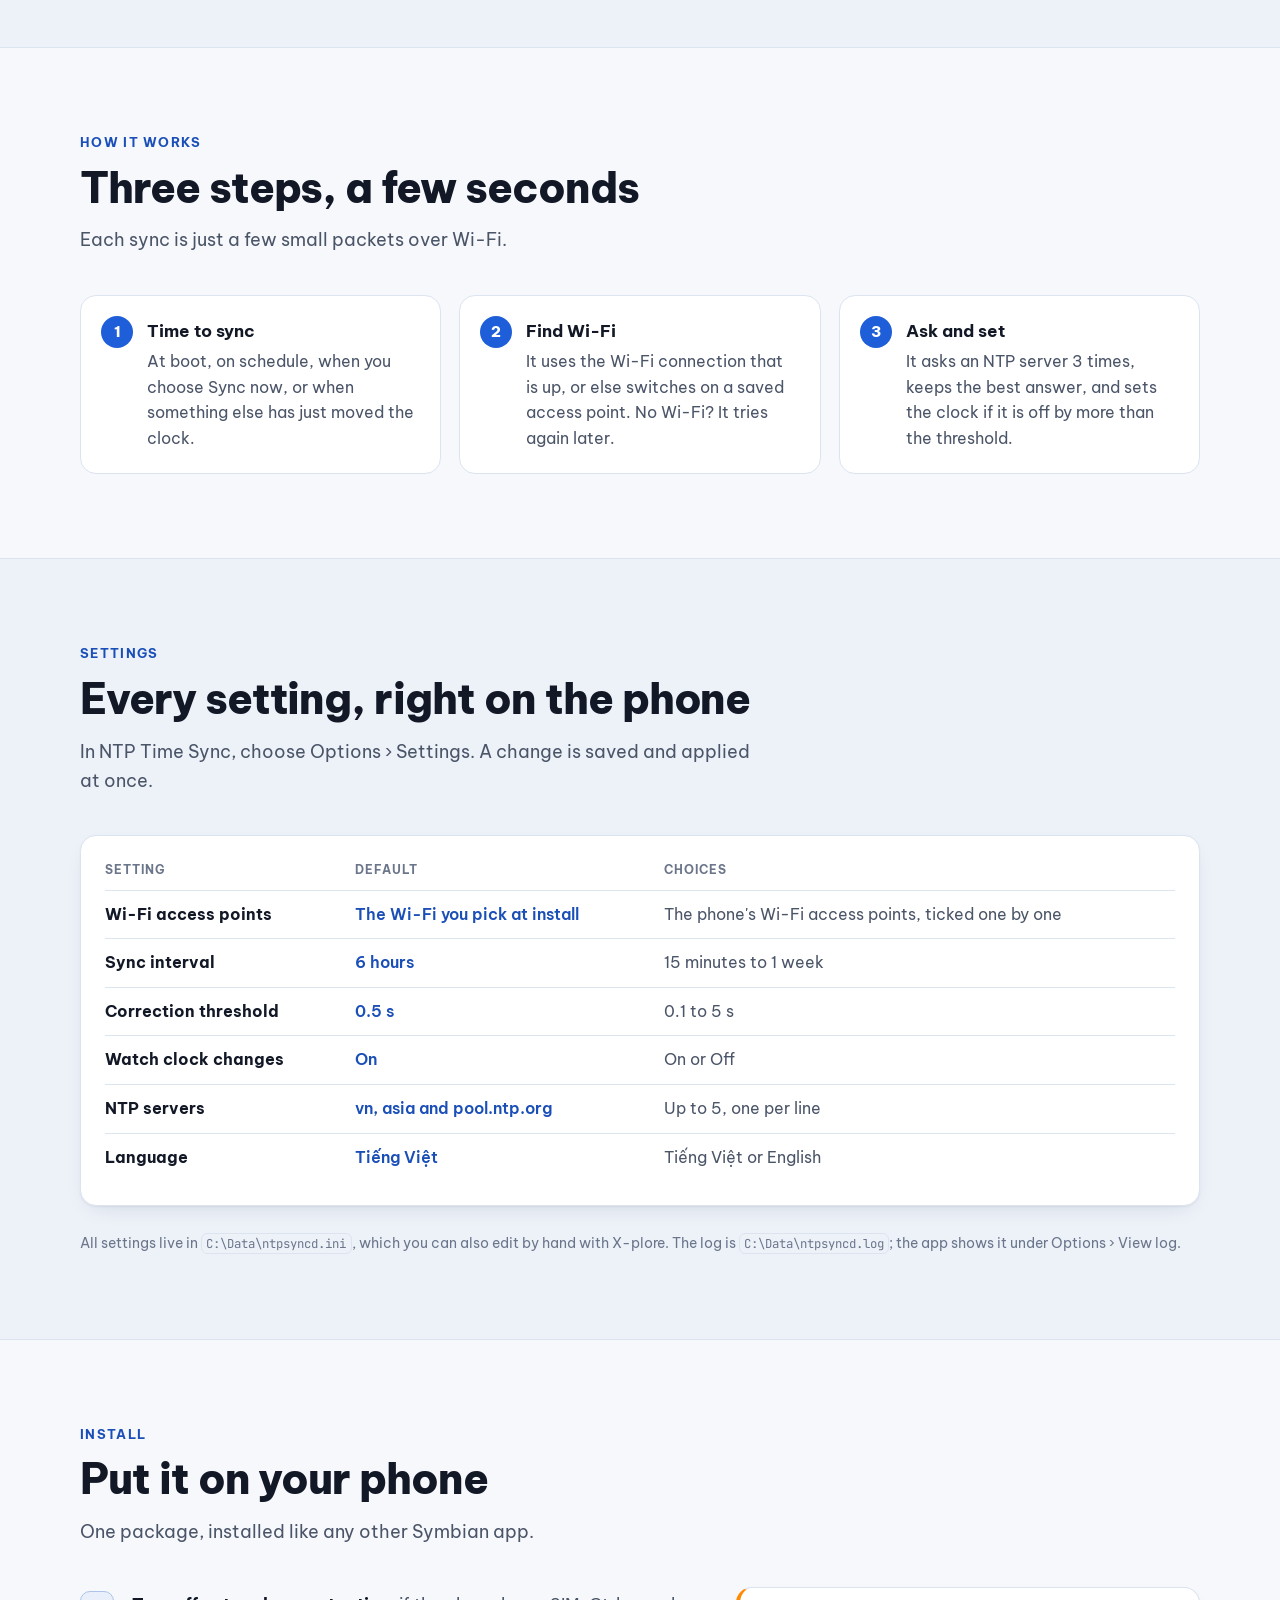
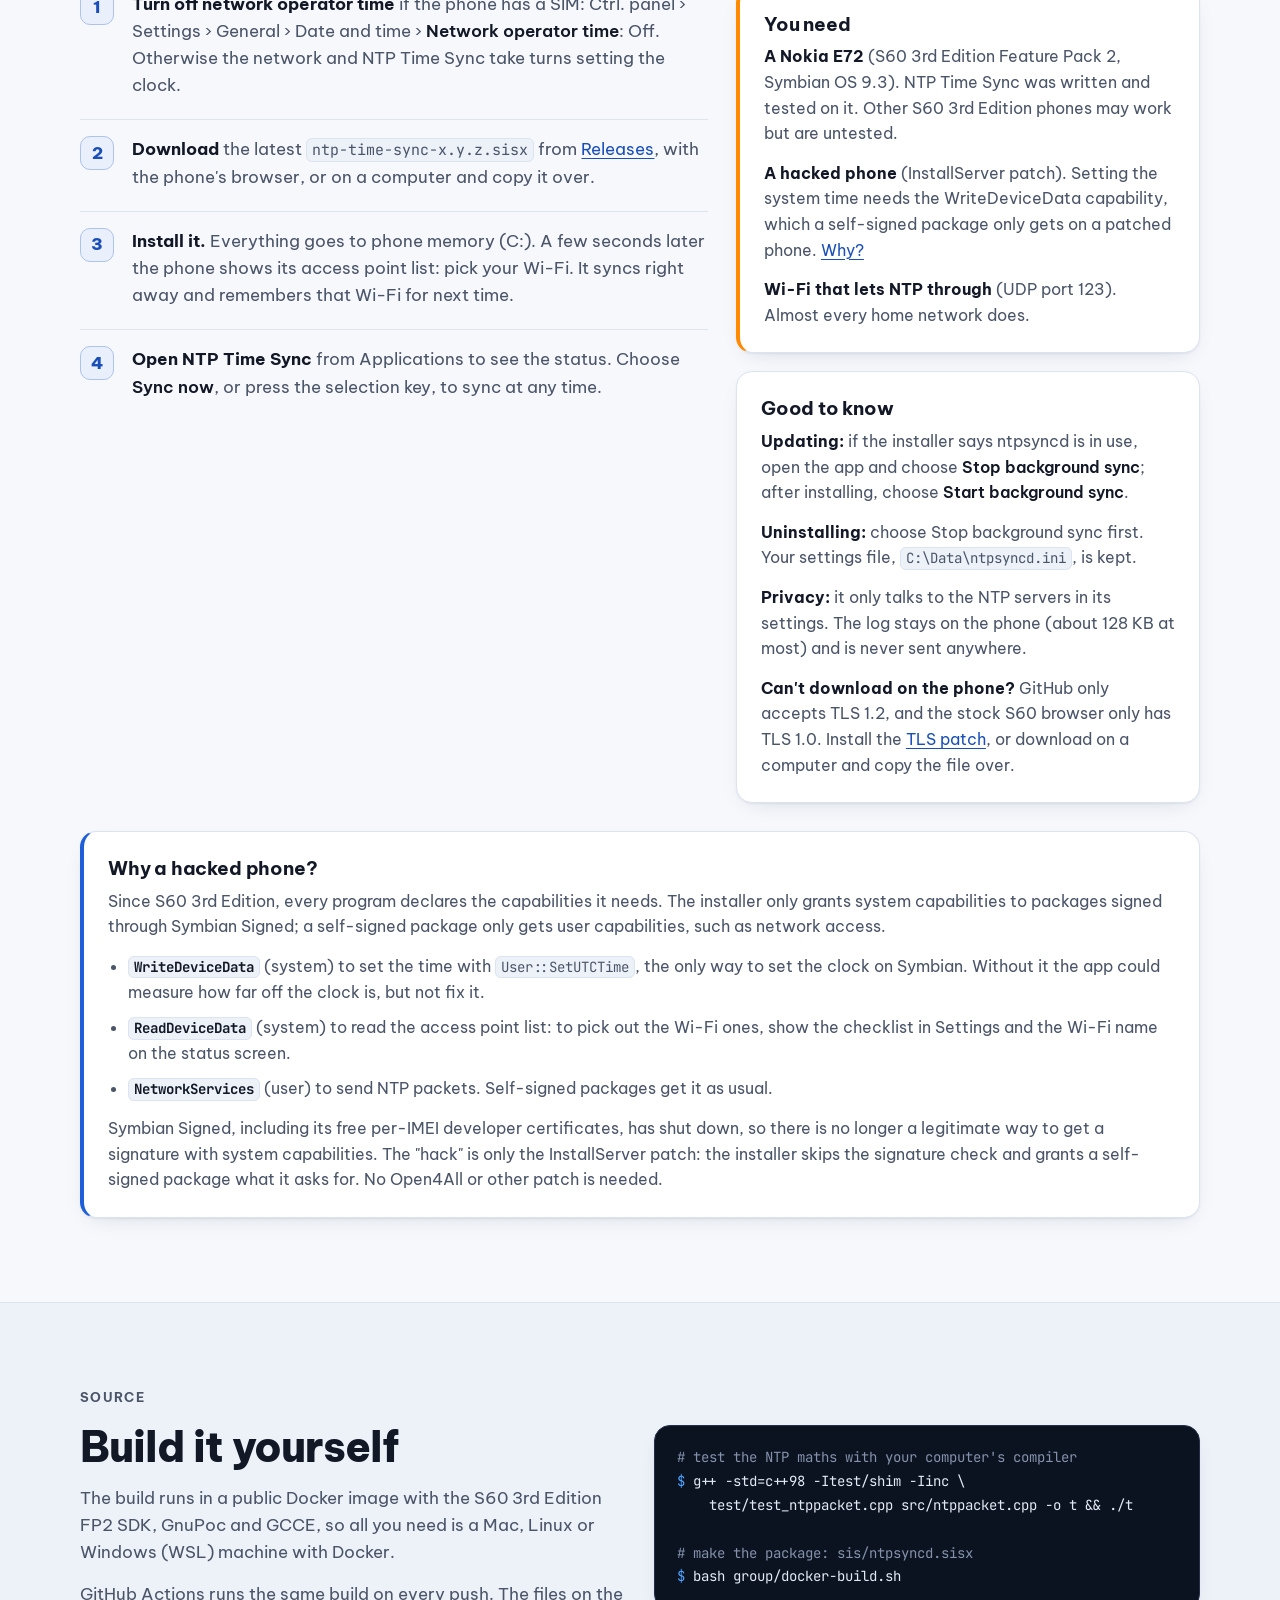
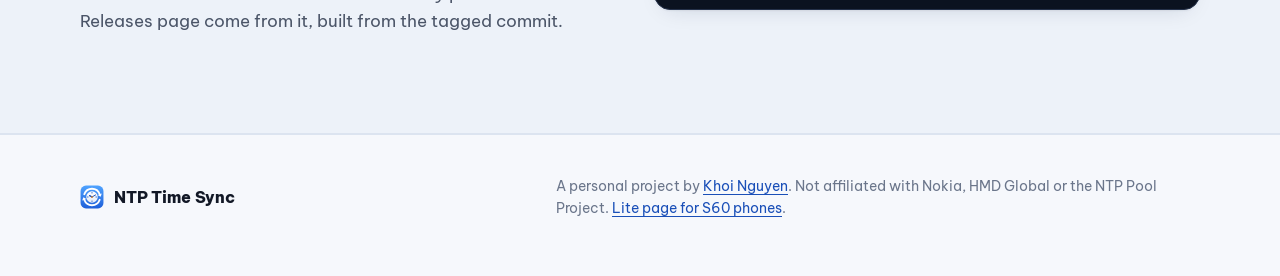
==== commit de4cb3e6: "Why a hacked phone: README and website Explains the capabilities NTP Time Sync needs (WriteDeviceDat" ====
--- a/site/en/index.html
+++ b/site/en/index.html
@@ -54,7 +54,7 @@
           Source on GitHub
         </a>
       </div>
-      <p class="meta"><span class="js-ver" data-fmt="Version %s">Latest release on GitHub</span> · tested on a real E72 · needs a hacked phone (<a href="#install">see Install</a>)</p>
+      <p class="meta"><span class="js-ver" data-fmt="Version %s">Latest release on GitHub</span> · tested on a real E72 · needs a hacked phone (<a href="#why">why?</a>)</p>
     </div>
 
     <figure class="device" style="margin:0">
@@ -191,7 +191,7 @@
           <h3>You need</h3>
           <ul>
             <li><strong>A Nokia E72</strong> (S60 3rd Edition Feature Pack 2, Symbian OS 9.3). NTP Time Sync was written and tested on it. Other S60 3rd Edition phones may work but are untested.</li>
-            <li><strong>A hacked phone</strong> (InstallServer patch). Setting the system time needs the WriteDeviceData capability, which a self-signed package only gets on a patched phone.</li>
+            <li><strong>A hacked phone</strong> (InstallServer patch). Setting the system time needs the WriteDeviceData capability, which a self-signed package only gets on a patched phone. <a href="#why">Why?</a></li>
             <li><strong>Wi-Fi that lets NTP through</strong> (UDP port 123). Almost every home network does.</li>
           </ul>
         </div>
@@ -206,6 +206,16 @@
         </div>
       </div>
     </div>
+    <div class="card why" id="why">
+      <h3>Why a hacked phone?</h3>
+      <p>Since S60 3rd Edition, every program declares the capabilities it needs. The installer only grants system capabilities to packages signed through Symbian Signed; a self-signed package only gets user capabilities, such as network access.</p>
+      <ul>
+        <li><strong><code>WriteDeviceData</code></strong> (system) to set the time with <code>User::SetUTCTime</code>, the only way to set the clock on Symbian. Without it the app could measure how far off the clock is, but not fix it.</li>
+        <li><strong><code>ReadDeviceData</code></strong> (system) to read the access point list: to pick out the Wi-Fi ones, show the checklist in Settings and the Wi-Fi name on the status screen.</li>
+        <li><strong><code>NetworkServices</code></strong> (user) to send NTP packets. Self-signed packages get it as usual.</li>
+      </ul>
+      <p>Symbian Signed, including its free per-IMEI developer certificates, has shut down, so there is no longer a legitimate way to get a signature with system capabilities. The "hack" is only the InstallServer patch: the installer skips the signature check and grants a self-signed package what it asks for. No Open4All or other patch is needed.</p>
+    </div>
   </div>
 </section>
 
--- a/site/style.css
+++ b/site/style.css
@@ -288,6 +288,12 @@
 .howto strong { color: var(--ink); }
 .vi { font-style: normal; font-weight: 600; color: var(--ink); }
 .good { margin-top: 18px; }
+/* "Why a hacked phone?", under the install steps; linked from the hero and the needs list. */
+.why { margin-top: 28px; scroll-margin-top: 84px; border-left: 4px solid var(--brand); }
+.why p + ul, .why ul + p { margin-top: 14px; }
+.why ul { margin: 0; padding-left: 20px; display: grid; gap: 10px; color: var(--ink-2); font-size: 16px; }
+.why li strong { color: var(--ink); }
+.why code { white-space: normal; }
 
 /* Build */
 .build { display: grid; grid-template-columns: 1fr 1fr; gap: 28px; align-items: center; }
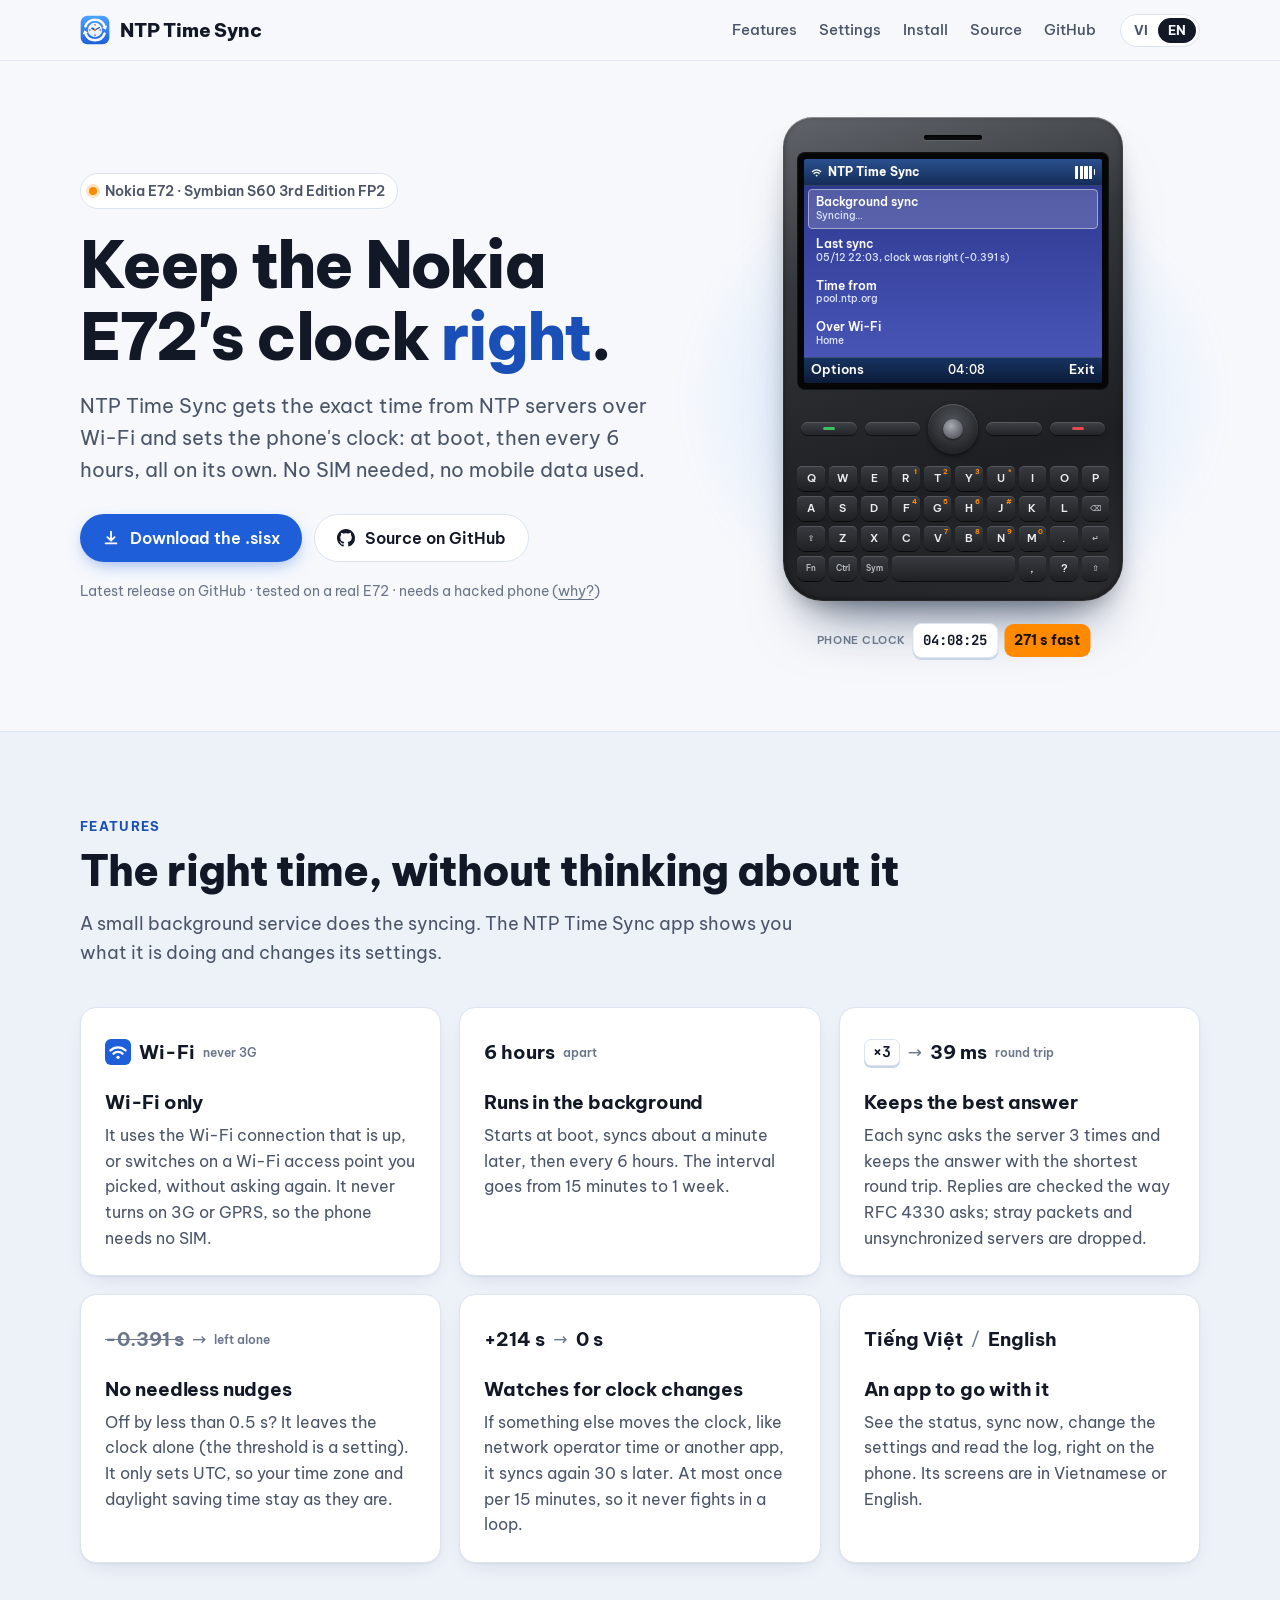
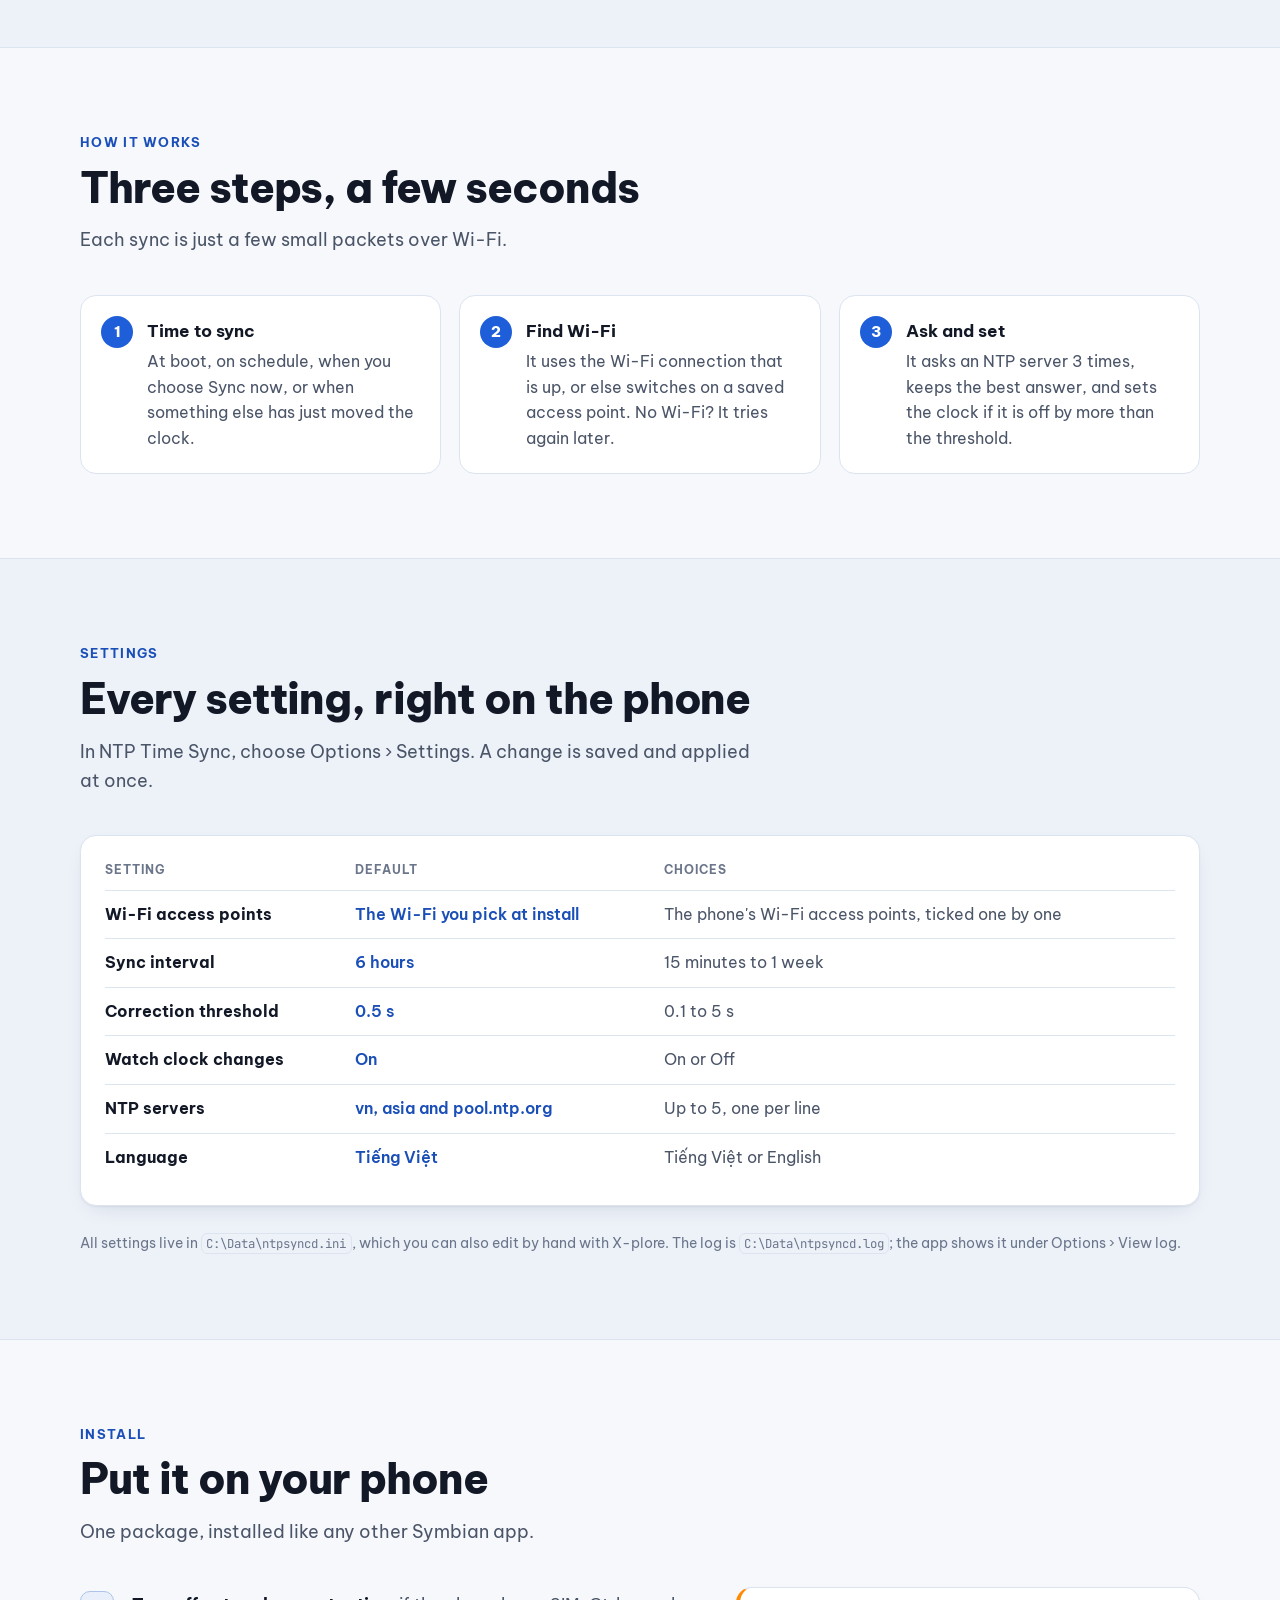
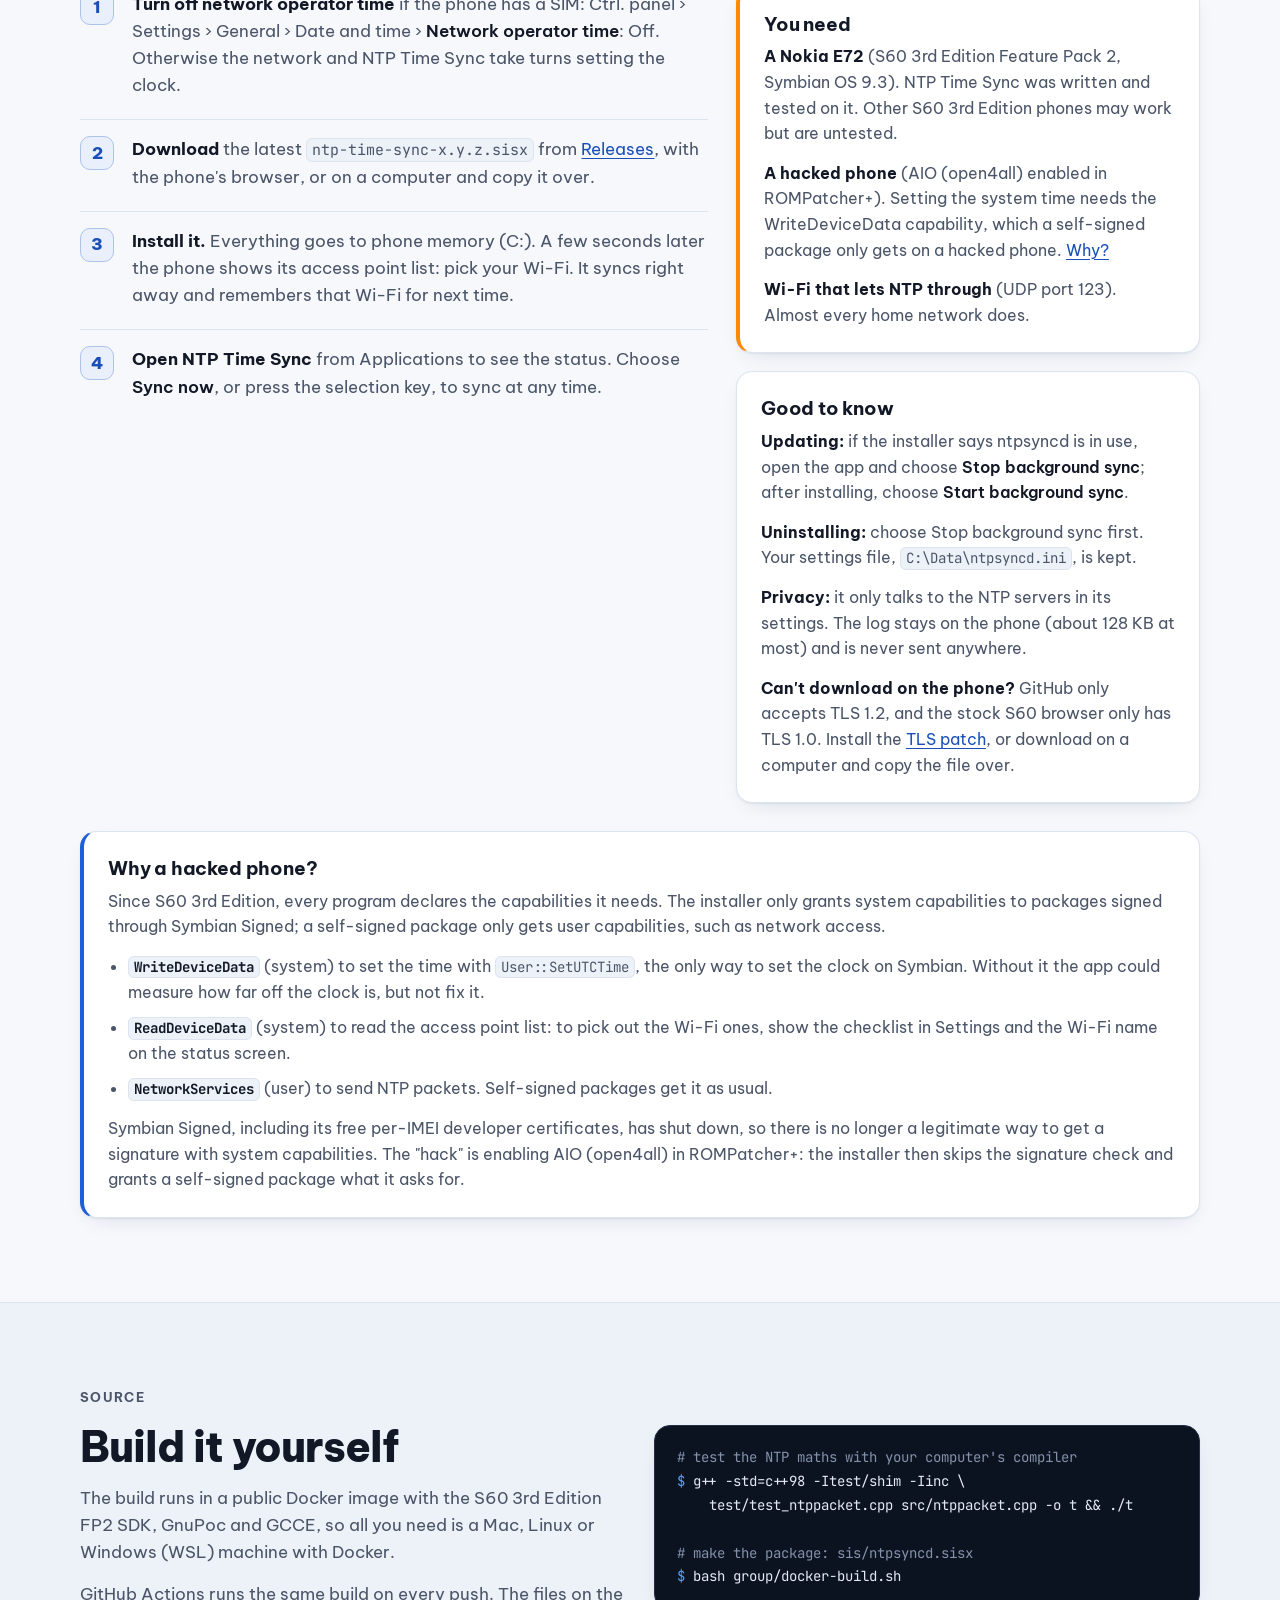
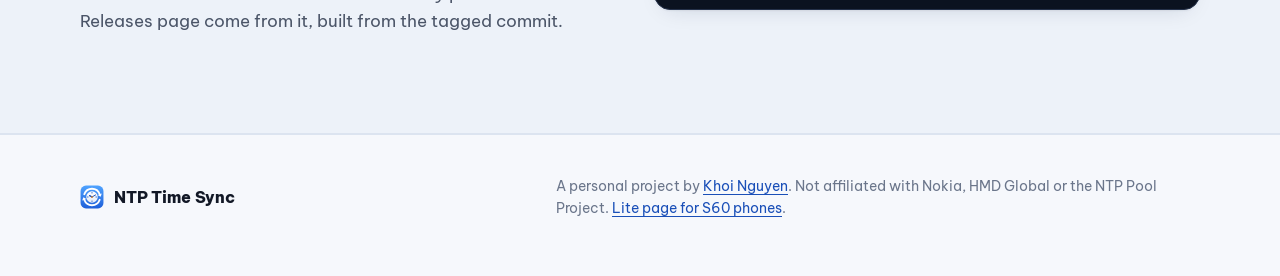
==== commit d76c2657: "Say "AIO (open4all) - ROMPatcher+" for the hacked phone Name the hack the way E72 owners know it: AI" ====
--- a/site/en/index.html
+++ b/site/en/index.html
@@ -191,7 +191,7 @@
           <h3>You need</h3>
           <ul>
             <li><strong>A Nokia E72</strong> (S60 3rd Edition Feature Pack 2, Symbian OS 9.3). NTP Time Sync was written and tested on it. Other S60 3rd Edition phones may work but are untested.</li>
-            <li><strong>A hacked phone</strong> (InstallServer patch). Setting the system time needs the WriteDeviceData capability, which a self-signed package only gets on a patched phone. <a href="#why">Why?</a></li>
+            <li><strong>A hacked phone</strong> (AIO (open4all) enabled in ROMPatcher+). Setting the system time needs the WriteDeviceData capability, which a self-signed package only gets on a hacked phone. <a href="#why">Why?</a></li>
             <li><strong>Wi-Fi that lets NTP through</strong> (UDP port 123). Almost every home network does.</li>
           </ul>
         </div>
@@ -214,7 +214,7 @@
         <li><strong><code>ReadDeviceData</code></strong> (system) to read the access point list: to pick out the Wi-Fi ones, show the checklist in Settings and the Wi-Fi name on the status screen.</li>
         <li><strong><code>NetworkServices</code></strong> (user) to send NTP packets. Self-signed packages get it as usual.</li>
       </ul>
-      <p>Symbian Signed, including its free per-IMEI developer certificates, has shut down, so there is no longer a legitimate way to get a signature with system capabilities. The "hack" is only the InstallServer patch: the installer skips the signature check and grants a self-signed package what it asks for. No Open4All or other patch is needed.</p>
+      <p>Symbian Signed, including its free per-IMEI developer certificates, has shut down, so there is no longer a legitimate way to get a signature with system capabilities. The "hack" is enabling AIO (open4all) in ROMPatcher+: the installer then skips the signature check and grants a self-signed package what it asks for.</p>
     </div>
   </div>
 </section>
